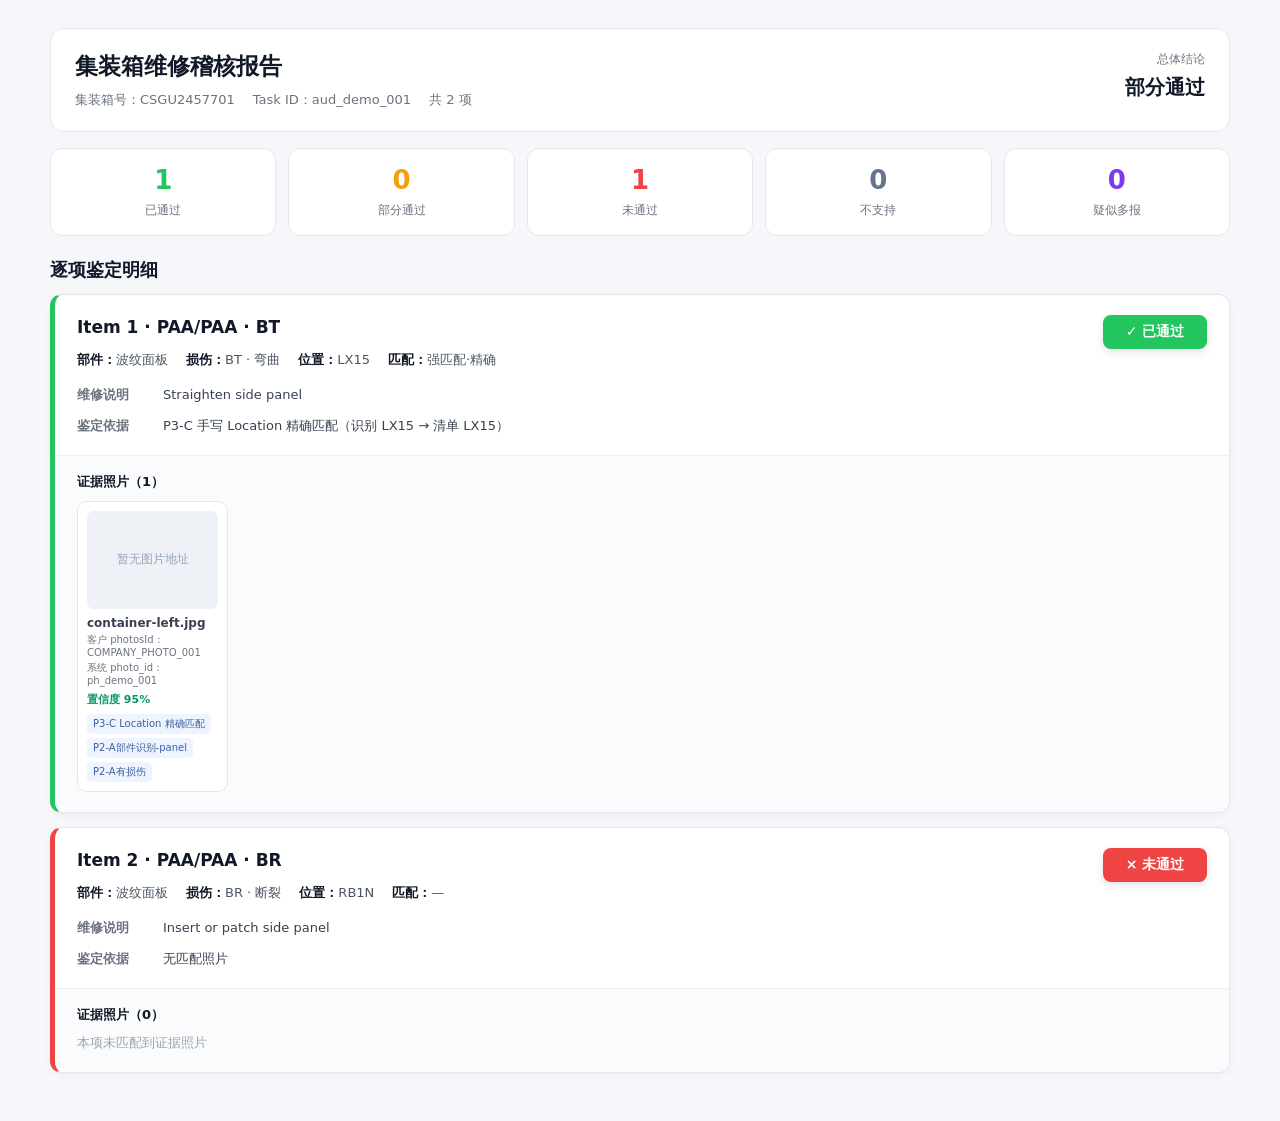
==== partner_frontend/index.html @ 3660bea8 "Add audit service and partner frontend package" ====
<!doctype html>
<html lang="zh-CN">
<head>
  <meta charset="utf-8">
  <meta name="viewport" content="width=device-width, initial-scale=1">
  <title>稽核报告</title>
  <link rel="stylesheet" href="./styles.css">
</head>
<body>
  <main class="page-shell">
    <div id="audit-report-root" class="loading">正在加载鉴定结果…</div>
  </main>

  <script>
    // 客户后端可在返回 HTML 时覆盖此配置，或直接赋值 window.AUDIT_REPORT。
    window.AUDIT_PAGE_CONFIG = window.AUDIT_PAGE_CONFIG || {
      reportUrl: './sample-report.json',
      imageBaseUrl: ''
    };
  </script>
  <script src="./report-renderer.js"></script>
  <script>
    window.AuditReportRenderer.load(
      document.getElementById('audit-report-root'),
      window.AUDIT_PAGE_CONFIG,
      window.AUDIT_REPORT
    );
  </script>
</body>
</html>
---- partner_frontend/styles.css ----
:root {
  color-scheme: light;
  --page-bg: #f5f7fa;
  --card-bg: #ffffff;
  --line: #e5e7eb;
  --text: #111827;
  --muted: #6b7280;
  --green: #22c55e;
  --amber: #f59e0b;
  --red: #ef4444;
  --gray: #64748b;
  --purple: #7c3aed;
  font-family: Inter, ui-sans-serif, system-ui, -apple-system, BlinkMacSystemFont,
    "Segoe UI", "PingFang SC", "Microsoft YaHei", sans-serif;
}

* { box-sizing: border-box; }
body { margin: 0; background: var(--page-bg); color: var(--text); }
.page-shell { width: min(1180px, calc(100% - 32px)); margin: 0 auto; padding: 28px 0 48px; }
.loading, .error-state { padding: 56px 24px; text-align: center; color: var(--muted); }
.error-state { color: var(--red); }

.report-head {
  display: flex;
  align-items: flex-start;
  justify-content: space-between;
  gap: 22px;
  padding: 22px 24px;
  border: 1px solid var(--line);
  border-radius: 14px;
  background: var(--card-bg);
}
.report-head h1 { margin: 0; font-size: 23px; }
.report-meta { display: flex; flex-wrap: wrap; gap: 8px 18px; margin-top: 9px; color: var(--muted); font-size: 13px; }
.overall-result { min-width: 120px; text-align: right; }
.overall-result span { display: block; margin-bottom: 6px; color: var(--muted); font-size: 12px; }
.overall-result strong { font-size: 20px; }

.summary-grid { display: grid; grid-template-columns: repeat(5, 1fr); gap: 12px; margin: 16px 0 22px; }
.summary-card { padding: 16px; border: 1px solid var(--line); border-radius: 12px; background: var(--card-bg); text-align: center; }
.summary-card b { display: block; margin-bottom: 4px; font-size: 26px; }
.summary-card span { color: var(--muted); font-size: 12px; }
.summary-card.verified b { color: var(--green); }
.summary-card.partial b { color: var(--amber); }
.summary-card.missing b { color: var(--red); }
.summary-card.unsupported b { color: var(--gray); }
.summary-card.overclaimed b { color: var(--purple); }

.section-heading { margin: 0 0 12px; font-size: 18px; }
.verification-list { display: grid; gap: 14px; }
.verification-card {
  --result-color: var(--gray);
  overflow: hidden;
  border: 1px solid var(--line);
  border-left: 5px solid var(--result-color);
  border-radius: 12px;
  background: var(--card-bg);
  box-shadow: 0 2px 10px rgba(15, 23, 42, .04);
}
.verification-card.status-verified { --result-color: var(--green); }
.verification-card.status-partial { --result-color: var(--amber); }
.verification-card.status-missing { --result-color: var(--red); }
.verification-card.status-unsupported { --result-color: var(--gray); }
.verification-card.status-overclaimed { --result-color: var(--purple); }
.item-head { display: flex; justify-content: space-between; align-items: flex-start; gap: 24px; padding: 20px 22px 14px; }
.item-title { font-size: 17px; font-weight: 750; line-height: 1.45; }
.facts { display: flex; flex-wrap: wrap; gap: 7px 18px; margin-top: 10px; color: #4b5563; font-size: 13px; line-height: 1.6; }
.facts b { color: var(--text); font-weight: 600; }
.result-badge { min-width: 104px; padding: 8px 14px; border-radius: 8px; background: var(--result-color); color: #fff; text-align: center; font-size: 14px; font-weight: 700; white-space: nowrap; box-shadow: 0 3px 9px rgba(15, 23, 42, .12); }
.item-text { display: grid; gap: 8px; padding: 0 22px 18px; color: #374151; font-size: 13px; line-height: 1.7; }
.text-row { display: grid; grid-template-columns: 76px minmax(0, 1fr); gap: 10px; }
.text-label { color: var(--muted); font-weight: 600; }
.evidence { padding: 17px 22px 20px; border-top: 1px solid #edf0f4; background: #fafbfc; }
.evidence-title { margin-bottom: 10px; font-size: 13px; font-weight: 700; }
.empty { color: #9ca3af; font-size: 13px; }
.photos { display: grid; grid-template-columns: repeat(auto-fill, minmax(150px, 1fr)); gap: 12px; }
.photo-card { min-width: 0; padding: 9px; border: 1px solid var(--line); border-radius: 10px; background: #fff; }
.photo-card img { width: 100%; aspect-ratio: 4 / 3; display: block; object-fit: cover; border-radius: 7px; background: #eef2f7; }
.photo-placeholder { aspect-ratio: 4 / 3; display: grid; place-items: center; border-radius: 7px; background: #eef2f7; color: #94a3b8; font-size: 12px; }
.photo-name { margin-top: 7px; overflow: hidden; color: #374151; font-size: 12px; font-weight: 600; text-overflow: ellipsis; white-space: nowrap; }
.photo-id { margin-top: 3px; overflow-wrap: anywhere; color: var(--muted); font-size: 10px; }
.labels { display: flex; flex-wrap: wrap; gap: 4px; margin-top: 7px; }
.label { padding: 3px 6px; border-radius: 5px; background: #eef4ff; color: #3c5f9d; font-size: 10px; }
.confidence { margin-top: 6px; color: #059669; font-size: 11px; font-weight: 650; }

@media (max-width: 820px) {
  .summary-grid { grid-template-columns: repeat(2, 1fr); }
  .summary-card:last-child { grid-column: 1 / -1; }
}
@media (max-width: 620px) {
  .page-shell { width: min(100% - 20px, 1180px); padding-top: 10px; }
  .report-head { padding: 17px; }
  .report-head h1 { font-size: 19px; }
  .overall-result { min-width: 92px; }
  .overall-result strong { font-size: 16px; }
  .item-head { gap: 12px; padding: 16px 16px 12px; }
  .item-title { font-size: 15px; }
  .result-badge { min-width: auto; padding: 7px 10px; font-size: 12px; }
  .item-text { padding: 0 16px 15px; }
  .text-row { grid-template-columns: 68px minmax(0, 1fr); }
  .evidence { padding: 15px 16px 17px; }
  .photos { grid-template-columns: repeat(2, minmax(0, 1fr)); }
}

@media print {
  body { background: #fff; }
  .page-shell { width: 100%; padding: 0; }
  .verification-card, .report-head, .summary-card { break-inside: avoid; box-shadow: none; }
}
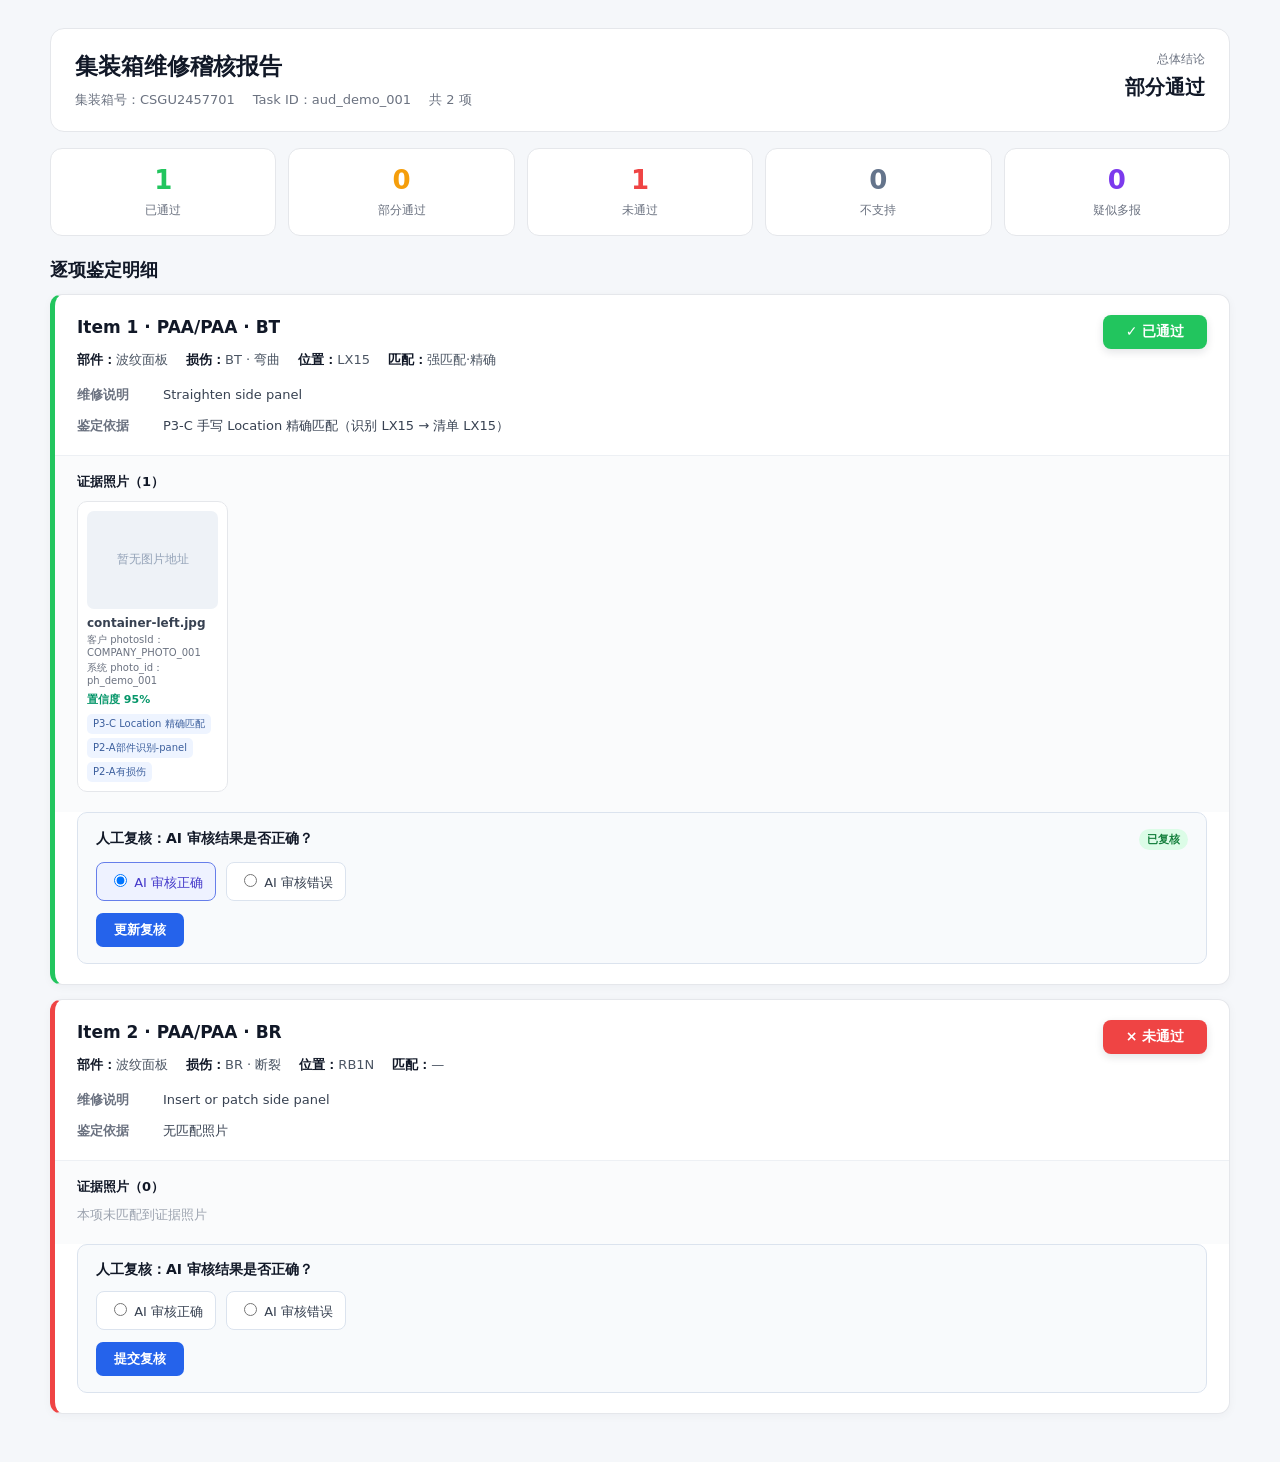
==== commit 848f6b90: "Add persistent manual review feedback" ====
--- a/partner_frontend/index.html
+++ b/partner_frontend/index.html
@@ -15,7 +15,12 @@
     // 客户后端可在返回 HTML 时覆盖此配置，或直接赋值 window.AUDIT_REPORT。
     window.AUDIT_PAGE_CONFIG = window.AUDIT_PAGE_CONFIG || {
       reportUrl: './sample-report.json',
-      imageBaseUrl: ''
+      imageBaseUrl: '',
+      // 演示环境只回显成功；正式接入请改为调用合作方自己的后端接口。
+      onReviewSubmit: function (review) {
+        console.log('人工复核演示数据：', review);
+        return Promise.resolve();
+      }
     };
   </script>
   <script src="./report-renderer.js"></script>
--- a/partner_frontend/styles.css
+++ b/partner_frontend/styles.css
@@ -82,6 +82,22 @@
 .labels { display: flex; flex-wrap: wrap; gap: 4px; margin-top: 7px; }
 .label { padding: 3px 6px; border-radius: 5px; background: #eef4ff; color: #3c5f9d; font-size: 10px; }
 .confidence { margin-top: 6px; color: #059669; font-size: 11px; font-weight: 650; }
+.manual-review { margin: 0 22px 20px; padding: 16px 18px; border: 1px solid #dbe3ee; border-radius: 10px; background: #f8fafc; }
+.manual-review-head { display: flex; justify-content: space-between; align-items: center; gap: 12px; margin-bottom: 12px; font-size: 14px; }
+.manual-review-head span { padding: 3px 8px; border-radius: 999px; background: #dcfce7; color: #15803d; font-size: 11px; font-weight: 650; }
+.manual-review-options { display: flex; flex-wrap: wrap; gap: 10px; }
+.manual-review-options label { padding: 8px 12px; border: 1px solid #dbe3ee; border-radius: 8px; background: #fff; color: #374151; font-size: 13px; cursor: pointer; }
+.manual-review-options label:has(input:checked) { border-color: #667eea; background: #eef2ff; color: #4338ca; }
+.manual-review-reason { margin-top: 12px; }
+.manual-review-reason[hidden] { display: none; }
+.manual-review-reason label { display: block; margin-bottom: 6px; color: #4b5563; font-size: 12px; font-weight: 600; }
+.manual-review-reason textarea { width: 100%; min-height: 72px; resize: vertical; padding: 9px 10px; border: 1px solid #d1d5db; border-radius: 8px; font: inherit; font-size: 13px; }
+.manual-review-actions { display: flex; align-items: center; gap: 12px; margin-top: 12px; }
+.manual-review-actions button { padding: 8px 18px; border: 0; border-radius: 7px; background: #2563eb; color: #fff; font-weight: 650; cursor: pointer; }
+.manual-review-actions button:disabled { opacity: .55; cursor: wait; }
+.manual-review-actions small { color: var(--muted); }
+.manual-review-actions small.success { color: #15803d; }
+.manual-review-actions small.error { color: #dc2626; }
 
 @media (max-width: 820px) {
   .summary-grid { grid-template-columns: repeat(2, 1fr); }
@@ -100,6 +116,7 @@
   .text-row { grid-template-columns: 68px minmax(0, 1fr); }
   .evidence { padding: 15px 16px 17px; }
   .photos { grid-template-columns: repeat(2, minmax(0, 1fr)); }
+  .manual-review { margin: 0 16px 16px; padding: 14px; }
 }
 
 @media print {
